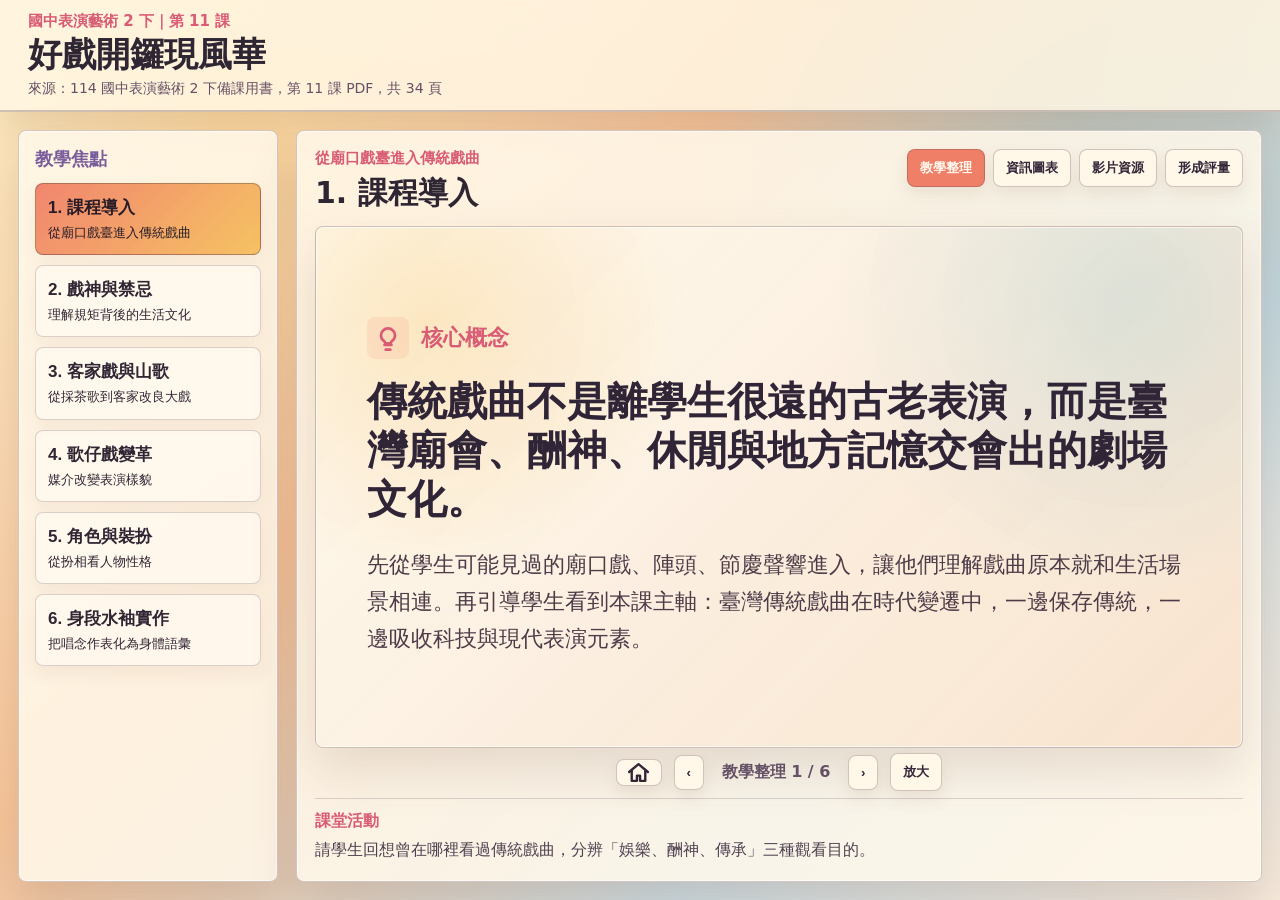
==== performing-arts-lesson-11-20260501/index.html @ 642181ab "Add performing arts lesson 11 dashboard" ====
<!doctype html>
<html lang="zh-Hant-TW">
<head>
  <meta charset="utf-8">
  <meta name="viewport" content="width=device-width, initial-scale=1">
  <title>第11課 好戲開鑼現風華｜教學駕駛艙</title>
  <link rel="stylesheet" href="./styles.css?v=20260501-github-safe-video">
</head>
<body>
  <header class="topbar">
    <div>
      <p class="kicker">國中表演藝術 2 下｜第 11 課</p>
      <h1>好戲開鑼現風華</h1>
      <p class="source">來源：114 國中表演藝術 2 下備課用書，第 11 課 PDF，共 34 頁</p>
    </div>
  </header>
  <main class="dashboard">
    <aside class="focus-rail" aria-label="教學焦點">
      <div class="rail-title">教學焦點</div>
      <div id="focusButtons" class="focus-buttons"></div>
    </aside>
    <section class="stage" aria-live="polite">
      <div class="stage-head">
        <div><p id="focusTag" class="kicker"></p><h2 id="focusTitle"></h2></div>
        <div class="view-tabs" role="tablist" aria-label="內容切換">
          <button data-view="brief" class="active">教學整理</button>
          <button data-view="info">資訊圖表</button>
          <button data-view="video">影片資源</button>
          <button data-view="quiz">形成評量</button>
        </div>
      </div>
      <div id="briefView" class="view active-view">
        <div class="brief-slide" id="briefSlide"></div>
        <div class="media-controls brief-controls"><button id="homeBrief" class="icon-button" aria-label="回首頁" title="回首頁"><svg viewBox="0 0 24 24" aria-hidden="true"><path d="M3 11.5 12 4l9 7.5"/><path d="M5.5 10.5V20h5v-5h3v5h5v-9.5"/></svg></button><button id="prevBrief" title="上一頁">‹</button><span id="briefCounter"></span><button id="nextBrief" title="下一頁">›</button><button id="openBrief">放大</button></div>
      </div>
      <div id="infoView" class="view">
        <div class="info-slide" id="infoSlide"></div>
        <div class="media-controls info-controls"><button id="openInfo">放大</button></div>
      </div>
      <div id="videoView" class="view video-view">
        <div class="video-board single-video-board">
          <article class="video-card youtube-card">
            <div class="video-mark">YouTube</div>
            <h3>本單元 YT 總覽</h3>
            <p>影片不放進 GitHub Pages，只以 YouTube 播放清單整合進駕駛艙，符合單檔與整站容量限制。</p>
            <a href="https://youtube.com/playlist?list=PLqcpPGQk7_f7oo7GoyX4OeMucQeoyXPJz&si=PwRLIERLJTwsZ_qn" target="_blank" rel="noopener noreferrer">開啟 YouTube 總覽</a>
          </article>
        </div>
      </div>
      <div id="quizView" class="view quiz-view">
        <div class="quiz-card"><div class="quiz-top"><span id="quizCount"></span></div><div id="quizSet" class="quiz-set"></div></div>
      </div>
      <div class="activity"><strong>課堂活動</strong><p id="activityText"></p></div>
    </section>
  </main>
  <dialog id="viewer"><div class="viewer-head"><strong id="viewerTitle">放大檢視</strong><div class="viewer-actions"><button id="viewerHome" class="icon-button" aria-label="回首頁" title="回首頁"><svg viewBox="0 0 24 24" aria-hidden="true"><path d="M3 11.5 12 4l9 7.5"/><path d="M5.5 10.5V20h5v-5h3v5h5v-9.5"/></svg></button><button id="viewerPrev" class="icon-button" aria-label="上一頁" title="上一頁"><svg viewBox="0 0 24 24" aria-hidden="true"><path d="M15 5 8 12l7 7"/><path d="M19 12H9"/></svg></button><button id="viewerNext" class="icon-button" aria-label="下一頁" title="下一頁"><svg viewBox="0 0 24 24" aria-hidden="true"><path d="M9 5l7 7-7 7"/><path d="M5 12h10"/></svg></button><button id="penToggle">手繪筆</button><button id="clearPen">清除</button><button id="closeViewer">關閉</button></div></div><div class="viewer-canvas-wrap"><img id="viewerImage" alt="放大內容"><div id="viewerBrief" class="viewer-brief"></div><canvas id="penCanvas"></canvas></div></dialog>
  <script>window.DASHBOARD_DATA = {"focuses": [{"id": "f1", "title": "課程導入", "tag": "從廟口戲臺進入傳統戲曲", "slides": [1, 2, 3, 4], "info": "01_單元地圖.jpg", "activity": "請學生回想曾在哪裡看過傳統戲曲，分辨「娛樂、酬神、傳承」三種觀看目的。"}, {"id": "f2", "title": "戲神與禁忌", "tag": "理解規矩背後的生活文化", "slides": [5, 6], "info": "02_戲曲禁忌.jpg", "activity": "小組選一項禁忌，推測它與演出安全、信仰或語言諧音的關係。"}, {"id": "f3", "title": "客家戲與山歌", "tag": "從採茶歌到客家改良大戲", "slides": [7, 8], "info": "03_客家戲路徑.jpg", "activity": "聽或念〈天公落水〉片段，比較山歌語感與現代流行曲的差異。"}, {"id": "f4", "title": "歌仔戲變革", "tag": "媒介改變表演樣貌", "slides": [9, 10, 11, 12, 13], "info": "04_歌仔戲時間線.jpg", "activity": "用時間線標出本地、野臺、內臺、胡撇仔、影視、劇場歌仔戲的差異。"}, {"id": "f5", "title": "角色與裝扮", "tag": "從扮相看人物性格", "slides": [14, 15, 16, 17, 18, 19, 20], "info": "05_角色裝扮.jpg", "activity": "觀察劇照中的妝容、服裝與姿態，判斷角色可能的行當與個性。"}, {"id": "f6", "title": "身段水袖實作", "tag": "把唱念作表化為身體語彙", "slides": [21, 22, 23, 24, 25, 26, 27, 28, 29, 30, 31, 32, 33, 34], "info": "06_身段水袖.jpg", "activity": "練習小生或小旦的手眼身步，再用四句聯設計一段 20 秒呈現。"}], "questions": {"f1": [["本課主要從哪一種生活場景引入臺灣傳統戲曲？", ["學校運動會", "廟會節慶與野臺戲", "美術館導覽", "電影院首映"], "B"], ["傳統戲曲在早期社會除了娛樂，也常具有什麼功能？", ["酬神與教化", "交通運輸", "商品交易", "科學實驗"], "A"], ["本課提到臺灣傳統戲曲受到哪些因素影響而有新面貌？", ["只受到書法影響", "只受到體育競賽影響", "科技與西方表演元素", "完全不曾改變"], "C"], ["下列何者是本課藝術詞彙？", ["印象派", "協奏曲", "版畫", "客家戲"], "D"], ["本課期待學生最後能體驗哪一類表演特色？", ["水袖與身段", "油畫調色", "陶土拉坯", "攝影沖洗"], "A"]], "f2": [["傳統戲班常信奉的戲神不包含下列哪一項？", ["田都元帥", "西秦王爺", "土地公作為戲曲唯一祖師", "唐玄宗相關信仰"], "C"], ["演出前祭拜祖師爺主要反映什麼？", ["要延後開演", "對戲神與演出平順的祈願", "只為裝飾舞臺", "讓觀眾買票"], "B"], ["禁食毛蟹的傳說與哪一位戲神有關？", ["田都元帥", "梵谷", "貝多芬", "孔子"], "A"], ["把禁忌放進課堂討論，最適合引導學生理解什麼？", ["只背誦年代", "完全否定傳統", "只比較票價", "文化脈絡與生活經驗"], "D"], ["「不可帶花上戲臺」的說法，課本提到與哪種語音或寓意聯想有關？", ["花太重搬不動", "閩南語「花」有混亂之意", "花一定會凋謝", "花只能放教室"], "B"]], "f3": [["客家山歌常與哪一種生活勞動經驗相關？", ["採茶或砍柴", "潛水捕魚", "開飛機", "操作電腦"], "A"], ["三腳採茶戲最初常見的角色組合是？", ["四小生", "全為淨角", "只有旁白", "一丑二旦"], "D"], ["收冬戲又常被稱為什麼？", ["默劇", "芭蕾舞劇", "平安戲", "交響詩"], "C"], ["〈天公落水〉屬於哪一類課堂材料？", ["歌仔戲臉譜", "客家山歌曲調", "京劇武打套路", "西洋歌劇詠嘆調"], "B"], ["近年客家戲創新常加入什麼元素？", ["新主題、多媒體燈光與跨劇種融合", "完全禁止新劇本", "只保留單一唱法", "只在教室朗讀"], "A"]], "f4": [["本地歌仔起源常與哪一地區相關？", ["澎湖海底", "蘭陽平原", "阿里山山頂", "淡水河口唯一碼頭"], "B"], ["野臺歌仔戲常出現於哪種場合？", ["民間廟會慶典", "百貨公司試吃", "足球聯賽", "科學展覽"], "A"], ["內臺歌仔戲為吸引觀眾，常使用什麼技術？", ["只有黑板粉筆", "完全無舞臺", "只播放廣播", "布景、機關、乾冰與特技"], "D"], ["胡撇仔戲形成特殊美學，與哪段歷史壓力有關？", ["文藝復興", "工業革命的英國煤礦", "日治皇民化運動", "太空競賽"], "C"], ["劇場歌仔戲強調哪一種發展方向？", ["取消所有唱腔", "在現代劇場中創新舞臺與劇本", "只保留錄音不演出", "不再面對觀眾"], "B"]], "f5": [["歌仔戲角色與裝扮主要用來幫助觀眾理解什麼？", ["天氣預報", "數學公式", "人物身分與性格", "座位號碼"], "C"], ["傳統戲曲中的妝容與服裝設計，通常會依什麼調整？", ["劇中角色需求", "觀眾身高", "教室大小", "餐點種類"], "A"], ["下列哪一項最接近小生角色的舞臺印象？", ["完全不需身段", "俊逸、文雅或英氣", "只負責搬道具", "只能戴面具不說話"], "B"], ["彩妝相較傳統油白油紅，常依角色有什麼變化？", ["只能用一種白色", "不得畫眉眼", "完全不打底", "色彩與線條較多樣"], "D"], ["觀察劇照判讀角色時，最可靠的線索組合是？", ["圖片檔名長短", "舞臺椅子數量", "妝容、服裝、姿態與唱念作表", "觀眾掌聲大小"], "C"]], "f6": [["戲曲身段是什麼？", ["單純日常走路", "只背臺詞", "只看布景", "經提煉與美化的肢體表演語彙"], "D"], ["歌仔戲身段常用哪組原則練習？", ["金、木、水、火、土作為唯一口訣", "手、眼、身、法、步", "加、減、乘、除", "春、夏、秋、冬"], "B"], ["水袖練習最能訓練學生哪一項？", ["肢體線條與情緒控制", "快速打字", "地圖判讀", "化學滴定"], "A"], ["四句聯在課堂實作中可用來訓練什麼？", ["體育測驗", "色彩混合", "口白節奏與創意表達", "攝影曝光"], "C"], ["身段練習回饋時，最應該描述的是？", ["誰聲音最大就最好", "只看服裝貴不貴", "只評分速度", "眼神、手勢、步伐與情緒是否一致"], "D"]]}, "slideCount": 34};</script>
  <script src="./script.js?v=20260501-github-safe-video"></script>
</body>
</html>
---- performing-arts-lesson-11-20260501/styles.css ----
:root {
  --paper: #fff6df;
  --paper-2: #f8dfbd;
  --ink: #2f2634;
  --soft-ink: #665066;
  --sunset: #f07f68;
  --gold: #f5bd55;
  --rose: #d95c75;
  --sky: #7eb9c8;
  --teal: #2f8f8b;
  --violet: #7a5d9b;
  --line: rgba(88, 54, 61, .28);
  --panel: rgba(255, 249, 235, .86);
  --panel-strong: rgba(255, 244, 219, .96);
}

* { box-sizing: border-box; }

body {
  margin: 0;
  min-height: 100vh;
  color: var(--ink);
  font-family: "Microsoft JhengHei", "Noto Sans TC", system-ui, sans-serif;
  letter-spacing: 0;
  background:
    radial-gradient(circle at 18% 14%, rgba(255, 215, 143, .55), transparent 28%),
    radial-gradient(circle at 85% 18%, rgba(126, 185, 200, .34), transparent 30%),
    linear-gradient(135deg, #fff2d0 0%, #f7c59a 38%, #cbdbe0 72%, #f6eadb 100%);
  overflow-x: hidden;
}

body::before {
  content: "";
  position: fixed;
  inset: 0;
  pointer-events: none;
  opacity: .34;
  background-image:
    linear-gradient(110deg, rgba(255,255,255,.32) 0 2px, transparent 2px 18px),
    linear-gradient(18deg, rgba(112,73,83,.12) 0 1px, transparent 1px 14px);
  mix-blend-mode: multiply;
}

.topbar {
  height: 112px;
  display: flex;
  align-items: center;
  justify-content: space-between;
  padding: 18px 28px;
  border-bottom: 2px solid rgba(74, 45, 58, .26);
  background: rgba(255, 247, 229, .82);
  backdrop-filter: blur(14px);
  box-shadow: 0 14px 38px rgba(95, 56, 46, .14);
}

.kicker {
  margin: 0 0 5px;
  color: var(--rose);
  font-size: 15px;
  font-weight: 800;
}

.topbar h1 {
  margin: 0;
  font-size: 34px;
  line-height: 1.1;
  color: #2f2634;
}

.source {
  margin: 6px 0 0;
  color: var(--soft-ink);
  font-size: 14px;
}

.quick-stats {
  display: flex;
  gap: 10px;
  flex-wrap: wrap;
  justify-content: flex-end;
}

.quick-stats span {
  border: 1px solid rgba(111, 73, 83, .22);
  padding: 9px 12px;
  border-radius: 8px;
  background: rgba(255, 255, 255, .58);
  color: #4d3c48;
  font-weight: 800;
  box-shadow: 0 8px 20px rgba(164, 94, 77, .13);
}

.dashboard {
  position: relative;
  display: grid;
  grid-template-columns: 260px minmax(0, 1fr);
  gap: 18px;
  padding: 18px;
  height: calc(100vh - 112px);
  min-height: 680px;
}

.focus-rail,
.stage {
  background: var(--panel);
  border: 1px solid rgba(86, 56, 66, .24);
  border-radius: 8px;
  box-shadow: 0 20px 46px rgba(117, 73, 62, .18), inset 0 0 0 1px rgba(255,255,255,.66);
}

.focus-rail {
  padding: 16px;
  overflow: auto;
}

.rail-title {
  font-size: 18px;
  font-weight: 900;
  margin-bottom: 12px;
  color: var(--violet);
}

.focus-buttons {
  display: grid;
  gap: 10px;
}

.focus-buttons button {
  width: 100%;
  text-align: left;
  border: 1px solid rgba(93, 65, 80, .22);
  background: rgba(255, 250, 240, .74);
  color: var(--ink);
  border-radius: 8px;
  padding: 12px;
  cursor: pointer;
  box-shadow: 0 8px 18px rgba(122, 78, 61, .08);
}

.focus-buttons button.active {
  background: linear-gradient(135deg, rgba(240,127,104,.95), rgba(245,189,85,.9));
  color: #281d27;
  border-color: rgba(73, 45, 58, .38);
}

.focus-buttons b {
  display: block;
  font-size: 17px;
}

.focus-buttons span {
  display: block;
  margin-top: 5px;
  font-size: 13px;
  line-height: 1.4;
}

.stage {
  padding: 18px;
  display: flex;
  flex-direction: column;
  min-width: 0;
  overflow: hidden;
}

.stage-head {
  display: flex;
  justify-content: space-between;
  gap: 14px;
  align-items: flex-start;
  margin-bottom: 12px;
}

.stage h2 {
  margin: 0;
  font-size: 30px;
}

.view-tabs {
  display: flex;
  gap: 8px;
  flex-wrap: wrap;
}

.view-tabs button,
.media-controls button,
.quiz-nav button,
#toggleAnswers,
.tool-panel button,
.viewer-head button {
  border: 1px solid rgba(90, 56, 69, .28);
  background: #fff8e9;
  color: #342639;
  border-radius: 8px;
  padding: 9px 12px;
  font-weight: 900;
  cursor: pointer;
  box-shadow: 0 8px 16px rgba(119, 75, 62, .10);
}

.view-tabs button.active {
  background: var(--sunset);
  color: #fffaf0;
}

.view {
  display: none;
  min-height: 0;
}

.active-view { display: block; }

.brief-slide {
  min-height: min(58vh, 560px);
  aspect-ratio: 16 / 9;
  width: 100%;
  max-height: 590px;
  display: flex;
  align-items: stretch;
}

.info-slide {
  min-height: min(58vh, 560px);
  aspect-ratio: 16 / 9;
  width: 100%;
  max-height: 590px;
  display: flex;
  align-items: stretch;
}

.brief-ppt {
  width: 100%;
  min-height: 100%;
  padding: clamp(28px, 4vw, 54px);
  border: 1px solid rgba(86, 56, 66, .26);
  border-radius: 8px;
  background:
    radial-gradient(circle at 12% 18%, rgba(245, 189, 85, .28), transparent 28%),
    radial-gradient(circle at 88% 14%, rgba(126, 185, 200, .24), transparent 32%),
    linear-gradient(135deg, rgba(255, 250, 240, .96), rgba(247, 225, 203, .9));
  box-shadow: 0 22px 50px rgba(117, 73, 62, .16), inset 0 0 0 1px rgba(255,255,255,.65);
  display: flex;
  flex-direction: column;
  justify-content: center;
  overflow: hidden;
}

.info-ppt {
  width: 100%;
  min-height: 100%;
  padding: clamp(28px, 4vw, 54px);
  border: 1px solid rgba(86, 56, 66, .26);
  border-radius: 8px;
  background:
    radial-gradient(circle at 18% 16%, rgba(126, 185, 200, .30), transparent 30%),
    radial-gradient(circle at 80% 72%, rgba(245, 189, 85, .30), transparent 32%),
    linear-gradient(135deg, rgba(255, 250, 240, .96), rgba(228, 239, 238, .9));
  box-shadow: 0 22px 50px rgba(82, 102, 107, .15), inset 0 0 0 1px rgba(255,255,255,.65);
  display: flex;
  flex-direction: column;
  justify-content: center;
  overflow: hidden;
}

.info-radar {
  justify-content: space-between;
}

.radar-wrap {
  position: relative;
  min-height: 330px;
  display: grid;
  place-items: center;
  margin: 8px 0 18px;
}

.radar-wrap::before,
.radar-wrap::after {
  content: "";
  position: absolute;
  border-radius: 50%;
  border: 2px dashed rgba(64, 118, 132, .28);
}

.radar-wrap::before {
  width: 82%;
  aspect-ratio: 1;
}

.radar-wrap::after {
  width: 54%;
  aspect-ratio: 1;
  background: rgba(255,255,255,.18);
}

.radar-core {
  position: relative;
  z-index: 2;
  width: min(34%, 330px);
  aspect-ratio: 1;
  border-radius: 50%;
  background: linear-gradient(135deg, rgba(240,127,104,.92), rgba(126,185,200,.92));
  color: #fffaf0;
  box-shadow: 0 22px 48px rgba(85, 68, 80, .22);
  display: grid;
  place-items: center;
  text-align: center;
  padding: 28px;
}

.radar-core small {
  font-size: clamp(15px, 1.2vw, 19px);
  line-height: 1.45;
  opacity: .9;
}

.radar-core strong {
  font-size: clamp(30px, 3vw, 48px);
  line-height: 1.1;
}

.radar-keywords span {
  position: absolute;
  left: 50%;
  top: 50%;
  z-index: 3;
  width: min(22%, 220px);
  min-height: 66px;
  padding: 12px 16px;
  border-radius: 8px;
  background: rgba(255,255,255,.76);
  border: 1px solid rgba(67, 122, 139, .22);
  color: #365368;
  box-shadow: 0 12px 26px rgba(77, 62, 70, .12);
  font-size: clamp(18px, 1.55vw, 25px);
  font-weight: 900;
  text-align: center;
  display: grid;
  place-items: center;
  transform:
    translate(-50%, -50%)
    rotate(calc(var(--i) * 60deg))
    translateY(-168px)
    rotate(calc(var(--i) * -60deg));
}

.info-caption {
  border-left: 8px solid rgba(240,127,104,.72);
  padding-left: 18px;
}

.info-flow {
  justify-content: center;
}

.flow-lane {
  display: grid;
  grid-template-columns: repeat(3, minmax(0, 1fr));
  gap: 18px;
  align-items: stretch;
}

.flow-lane section {
  position: relative;
  min-height: 310px;
  padding: 24px;
  border-radius: 8px;
  background: rgba(255,255,255,.55);
  border: 1px solid rgba(67, 122, 139, .2);
  box-shadow: 0 14px 28px rgba(77, 62, 70, .10);
}

.flow-lane section + section::before {
  content: "→";
  position: absolute;
  left: -24px;
  top: 50%;
  transform: translateY(-50%);
  color: var(--rose);
  font-size: 34px;
  font-weight: 900;
}

.flow-lane b,
.compare-board span {
  display: inline-block;
  margin-bottom: 16px;
  color: var(--rose);
  font-size: clamp(22px, 2vw, 32px);
}

.flow-lane p {
  font-size: clamp(18px, 1.45vw, 24px);
}

.compare-board {
  display: grid;
  grid-template-columns: .9fr 1.1fr;
  gap: 22px;
}

.compare-board section {
  min-height: 340px;
  padding: 28px;
  border-radius: 8px;
  background:
    linear-gradient(180deg, rgba(255,255,255,.66), rgba(255,255,255,.38)),
    repeating-linear-gradient(0deg, transparent, transparent 34px, rgba(67,122,139,.08) 35px);
  border: 1px solid rgba(67, 122, 139, .2);
}

.compare-board p,
.compare-board ol {
  font-size: clamp(21px, 1.85vw, 30px);
}

.info-ppt.two-col {
  display: grid;
  grid-template-columns: 1fr 1fr;
  gap: 26px;
}

.info-ppt section {
  min-width: 0;
  padding: 24px;
  border-radius: 8px;
  background: rgba(255,255,255,.42);
  border: 1px solid rgba(67, 122, 139, .18);
}

.info-ppt h3 {
  margin: 0 0 24px;
  color: #302537;
  font-size: clamp(34px, 3.3vw, 52px);
  line-height: 1.2;
}

.info-ppt p,
.info-ppt ol {
  margin: 0;
  color: #4d3c48;
  font-size: clamp(20px, 1.65vw, 28px);
  line-height: 1.7;
}

.info-map {
  display: flex;
  flex-wrap: wrap;
  gap: 14px;
  margin: 8px 0 28px;
}

.info-map span {
  padding: 12px 16px;
  border-radius: 8px;
  background: rgba(255,255,255,.68);
  border: 1px solid rgba(47, 143, 139, .24);
  color: #2f5871;
  font-size: clamp(20px, 1.7vw, 28px);
  font-weight: 900;
}

.brief-ppt.two-col {
  display: grid;
  grid-template-columns: 1fr 1fr;
  gap: 26px;
  align-items: stretch;
}

.brief-ppt section {
  min-width: 0;
  padding: 24px;
  border-radius: 8px;
  background: rgba(255, 255, 255, .42);
  border: 1px solid rgba(90, 56, 69, .16);
}

.brief-heading {
  display: flex;
  align-items: center;
  gap: 12px;
  color: var(--rose);
  font-size: 22px;
  font-weight: 900;
  margin-bottom: 18px;
}

.brief-icon {
  width: 42px;
  height: 42px;
  padding: 7px;
  border-radius: 8px;
  background: rgba(240, 127, 104, .13);
  fill: none;
  stroke: currentColor;
  stroke-width: 2.3;
  stroke-linecap: round;
  stroke-linejoin: round;
  flex: 0 0 auto;
}

.brief-ppt h3 {
  margin: 0 0 22px;
  color: #302537;
  font-size: clamp(30px, 3.1vw, 48px);
  line-height: 1.24;
}

.brief-ppt p {
  margin: 0;
  color: #4d3c48;
  font-size: clamp(20px, 1.7vw, 28px);
  line-height: 1.7;
}

.brief-ppt ul,
.brief-ppt ol {
  margin: 0;
  padding-left: 1.25em;
  color: #463848;
  font-size: clamp(20px, 1.55vw, 26px);
  line-height: 1.65;
}

.brief-ppt li + li {
  margin-top: 8px;
}

.brief-controls {
  height: 56px;
}

.brief-controls .icon-button {
  width: 46px;
  min-width: 46px;
  padding: 0;
  display: inline-grid;
  place-items: center;
}

.brief-controls .icon-button svg {
  width: 25px;
  height: 25px;
  fill: none;
  stroke: currentColor;
  stroke-width: 2.3;
  stroke-linecap: round;
  stroke-linejoin: round;
}

.keyword-cloud {
  display: grid;
  grid-template-columns: repeat(3, minmax(0, 1fr));
  gap: 16px;
}

.keyword-cloud span {
  min-height: 84px;
  padding: 14px 16px;
  border-radius: 8px;
  background: rgba(255, 255, 255, .55);
  border: 1px solid rgba(90, 56, 69, .18);
  color: #49313f;
  font-size: clamp(22px, 2vw, 32px);
  font-weight: 900;
  display: grid;
  place-items: center;
  text-align: center;
}

.viewer-brief {
  width: min(94%, 1420px);
  aspect-ratio: 16 / 9;
}

.viewer-brief .brief-ppt {
  min-height: 100%;
}

.viewer-brief .brief-ppt.enlarged {
  padding: clamp(42px, 5vw, 74px);
}

.viewer-brief .brief-ppt.enlarged h3 {
  font-size: clamp(42px, 4.4vw, 68px);
}

.viewer-brief .brief-ppt.enlarged p,
.viewer-brief .brief-ppt.enlarged ul,
.viewer-brief .brief-ppt.enlarged ol,
.viewer-brief .info-ppt.enlarged p,
.viewer-brief .info-ppt.enlarged ol {
  font-size: clamp(26px, 2.4vw, 38px);
}

.viewer-brief .info-ppt.enlarged h3 {
  font-size: clamp(44px, 4.4vw, 70px);
}

.viewer-brief .brief-heading {
  font-size: clamp(26px, 2.3vw, 36px);
}

.viewer-brief .brief-icon {
  width: 58px;
  height: 58px;
}

.hidden-canvas {
  display: none;
}

.brief-grid {
  display: grid;
  grid-template-columns: minmax(0, 1.35fr) minmax(220px, .85fr);
  gap: 14px;
  max-height: min(62vh, 620px);
  overflow: auto;
  padding-right: 4px;
}

.brief-card {
  background: rgba(255, 250, 240, .76);
  border: 1px solid rgba(90, 56, 69, .18);
  border-radius: 8px;
  padding: 16px 18px;
  box-shadow: 0 12px 26px rgba(117, 73, 62, .09);
}

.brief-card span {
  display: inline-block;
  margin-bottom: 8px;
  color: var(--rose);
  font-weight: 900;
  font-size: 15px;
}

.brief-card h3 {
  margin: 0 0 12px;
  color: #302537;
  font-size: 27px;
  line-height: 1.35;
}

.brief-card p {
  margin: 0;
  color: #4f4150;
  font-size: 18px;
  line-height: 1.75;
}

.brief-card ul,
.brief-card ol {
  margin: 0;
  padding-left: 1.25em;
  color: #463848;
  font-size: 17px;
  line-height: 1.7;
}

.brief-card li + li {
  margin-top: 4px;
}

.lead-card {
  grid-row: span 2;
}

.wide-card {
  grid-column: 1 / -1;
}

.media-frame {
  height: min(58vh, 560px);
  min-height: 380px;
  background:
    linear-gradient(135deg, rgba(255,249,235,.95), rgba(242,217,194,.78)),
    repeating-linear-gradient(105deg, rgba(122, 92, 101, .08) 0 2px, transparent 2px 15px);
  border: 1px solid rgba(86, 56, 66, .28);
  border-radius: 8px;
  display: flex;
  align-items: center;
  justify-content: center;
  overflow: hidden;
}

.media-frame img {
  max-width: 100%;
  max-height: 100%;
  display: block;
}

.media-controls {
  height: 48px;
  display: flex;
  align-items: center;
  justify-content: center;
  gap: 12px;
}

.media-controls span {
  min-width: 120px;
  text-align: center;
  color: var(--soft-ink);
  font-weight: 800;
}

.activity {
  margin-top: auto;
  border-top: 1px solid rgba(90, 56, 69, .2);
  padding-top: 12px;
}

.activity strong {
  color: var(--rose);
}

.activity p {
  margin: 6px 0 0;
  line-height: 1.55;
  color: #4f4150;
}

.video-view {
  min-height: 520px;
}

.video-board {
  height: min(62vh, 620px);
  min-height: 500px;
  display: grid;
  grid-template-columns: repeat(2, minmax(0, 1fr));
  gap: 22px;
}

.single-video-board {
  grid-template-columns: minmax(0, 760px);
  justify-content: center;
}

.video-card {
  position: relative;
  overflow: hidden;
  border-radius: 8px;
  border: 1px solid rgba(86, 56, 66, .24);
  padding: clamp(28px, 4vw, 52px);
  display: flex;
  flex-direction: column;
  justify-content: flex-end;
  background:
    radial-gradient(circle at 18% 16%, rgba(255,255,255,.42), transparent 28%),
    linear-gradient(135deg, rgba(255,250,240,.94), rgba(236,221,205,.86));
  box-shadow: 0 20px 46px rgba(117, 73, 62, .15);
}

.video-card::before {
  content: "";
  position: absolute;
  inset: 0;
  background:
    linear-gradient(120deg, transparent 0 56%, rgba(255,255,255,.28) 56% 58%, transparent 58%),
    repeating-linear-gradient(90deg, rgba(72, 90, 102, .08) 0 2px, transparent 2px 22px);
  pointer-events: none;
}

.drive-card {
  background:
    radial-gradient(circle at 20% 18%, rgba(126,185,200,.42), transparent 34%),
    linear-gradient(135deg, rgba(255,250,240,.96), rgba(224,239,237,.86));
}

.youtube-card {
  background:
    radial-gradient(circle at 24% 18%, rgba(240,127,104,.34), transparent 34%),
    linear-gradient(135deg, rgba(255,250,240,.96), rgba(248,222,207,.88));
}

.video-mark {
  position: relative;
  z-index: 1;
  width: fit-content;
  margin-bottom: auto;
  padding: 10px 14px;
  border-radius: 8px;
  background: rgba(255,255,255,.62);
  color: var(--rose);
  font-weight: 900;
  letter-spacing: .04em;
}

.video-card h3,
.video-card p,
.video-card a {
  position: relative;
  z-index: 1;
}

.video-card h3 {
  margin: 34px 0 14px;
  color: #302537;
  font-size: clamp(34px, 3.2vw, 54px);
  line-height: 1.15;
}

.video-card p {
  margin: 0 0 24px;
  color: #4d3c48;
  font-size: clamp(20px, 1.55vw, 27px);
  line-height: 1.65;
}

.video-card a {
  width: fit-content;
  border-radius: 8px;
  padding: 14px 20px;
  background: #4d6f83;
  color: #fffaf0;
  text-decoration: none;
  font-size: 19px;
  font-weight: 900;
  box-shadow: 0 12px 24px rgba(54, 83, 104, .18);
}

.video-card a:hover {
  transform: translateY(-1px);
  background: #3f5f72;
}

.tool-panel {
  padding: 16px;
  overflow: auto;
  display: grid;
  align-content: start;
  gap: 14px;
}

.tool-panel section {
  border-bottom: 1px solid rgba(90, 56, 69, .18);
  padding-bottom: 14px;
}

.tool-panel h2 {
  font-size: 18px;
  margin: 0 0 10px;
  color: var(--teal);
}

.tool-panel a {
  display: block;
  color: #2f5871;
  text-decoration: none;
  border: 1px solid rgba(67, 122, 139, .28);
  border-radius: 8px;
  padding: 9px;
  margin-top: 8px;
  background: rgba(255,255,255,.55);
}

.inline {
  display: flex;
  gap: 8px;
  align-items: center;
}

.inline input {
  width: 70px;
  padding: 7px;
  border-radius: 6px;
  border: 1px solid rgba(90, 56, 69, .28);
}

#seatResult {
  display: block;
  margin-top: 10px;
  font-size: 36px;
  font-weight: 900;
  color: var(--rose);
}

.timer-presets,
.timer-actions {
  display: flex;
  gap: 7px;
  flex-wrap: wrap;
}

#timerDisplay {
  font-size: 42px;
  font-weight: 900;
  text-align: center;
  margin: 10px 0;
  color: var(--violet);
}

.quiz-view { height: calc(100% - 70px); overflow: auto; }

.quiz-card {
  min-height: 390px;
  background: rgba(255, 250, 240, .75);
  border: 1px solid rgba(86, 56, 66, .24);
  border-radius: 8px;
  padding: 20px;
  display: flex;
  flex-direction: column;
}

.quiz-set {
  display: grid;
  grid-template-columns: repeat(auto-fit, minmax(360px, 1fr));
  gap: 14px;
}

.quiz-item {
  position: relative;
  min-height: 285px;
  perspective: 1400px;
}

.quiz-face {
  padding: 14px;
  border-radius: 8px;
  background: rgba(255,255,255,.48);
  border: 1px solid rgba(90, 56, 69, .14);
  backface-visibility: hidden;
  transition: transform .48s ease;
}

.question-card .quiz-face {
  min-height: 285px;
  display: flex;
  flex-direction: column;
}

.quiz-card-index {
  width: fit-content;
  margin-bottom: 10px;
  padding: 7px 10px;
  border-radius: 8px;
  background: rgba(240, 127, 104, .13);
  color: var(--rose);
  font-size: 16px;
  font-weight: 900;
}

.flip-card .quiz-front {
  min-height: 285px;
}

.flip-card .quiz-back {
  position: absolute;
  inset: 0;
  min-height: 285px;
  display: grid;
  place-items: center;
  text-align: center;
  background: linear-gradient(135deg, rgba(126,185,200,.88), rgba(245,189,85,.78));
  transform: rotateY(180deg);
}

.answer-card {
  grid-column: 1 / -1;
}

.answer-card .quiz-front {
  display: flex;
  flex-direction: column;
  justify-content: center;
}

.answer-card .quiz-front p {
  color: #4d3c48;
  font-size: clamp(20px, 1.65vw, 28px);
  line-height: 1.6;
  margin: 0;
}

.answer-card .quiz-back {
  align-content: center;
  gap: 16px;
  padding: 24px;
}

.flip-card.flipped .quiz-front {
  transform: rotateY(180deg);
}

.flip-card.flipped .quiz-back {
  transform: rotateY(0deg);
}

.quiz-back span {
  color: #4b3846;
  font-size: 20px;
  font-weight: 900;
}

.quiz-back strong {
  color: #302537;
  font-size: clamp(44px, 5vw, 76px);
  line-height: 1;
}

.quiz-back p {
  margin: 0;
  color: #2d2934;
  font-size: clamp(23px, 2.1vw, 34px);
  font-weight: 900;
}

.answer-list {
  width: min(100%, 920px);
  margin: 0;
  padding: 0;
  display: grid;
  grid-template-columns: repeat(5, minmax(0, 1fr));
  gap: 12px;
  list-style: none;
}

.answer-list li {
  min-height: 118px;
  padding: 14px;
  border-radius: 8px;
  background: rgba(255,255,255,.58);
  border: 1px solid rgba(42, 105, 119, .18);
  display: grid;
  place-items: center;
  gap: 8px;
}

.answer-list b {
  color: #302537;
  font-size: clamp(24px, 2.4vw, 38px);
  line-height: 1;
}

.answer-list span {
  color: #3b3440;
  font-size: clamp(16px, 1.4vw, 22px);
  line-height: 1.35;
}

.reveal-answer {
  margin-top: 14px;
  width: 100%;
  border: 0;
  border-radius: 8px;
  padding: 12px 16px;
  background: #4d6f83;
  color: #fffaf0;
  font-size: 18px;
  font-weight: 900;
  cursor: pointer;
}

.answer-key {
  padding: 16px 18px;
  border-radius: 8px;
  background: linear-gradient(135deg, rgba(126,185,200,.72), rgba(245,189,85,.62));
  border: 1px solid rgba(42, 105, 119, .25);
}

.answer-key h3 {
  margin-top: 0;
}

.answer-key p {
  margin: 0;
  font-size: 22px;
  font-weight: 900;
}

.quiz-top,
.quiz-nav {
  display: flex;
  justify-content: space-between;
  align-items: center;
  gap: 12px;
}

.quiz-card h3 {
  font-size: 25px;
  line-height: 1.45;
  margin: 20px 0;
}

.choices {
  display: grid;
  grid-template-columns: 1fr 1fr;
  gap: 12px;
}

.choice {
  border: 1px solid rgba(90, 56, 69, .18);
  background: rgba(255,255,255,.56);
  padding: 13px;
  border-radius: 8px;
  line-height: 1.45;
}

.choice.answer {
  background: linear-gradient(135deg, rgba(126,185,200,.82), rgba(245,189,85,.78));
  color: #2b2632;
  border-color: rgba(42, 105, 119, .36);
  font-weight: 900;
}

dialog#viewer {
  width: min(98vw, 1680px);
  height: min(96vh, 980px);
  border: 1px solid rgba(86, 56, 66, .34);
  border-radius: 8px;
  background: #fff7e7;
  color: var(--ink);
  padding: 0;
}

dialog::backdrop { background: rgba(45, 37, 47, .64); }

.viewer-head {
  min-height: 76px;
  display: flex;
  justify-content: space-between;
  align-items: center;
  gap: 18px;
  padding: 10px 14px;
  border-bottom: 1px solid rgba(86, 56, 66, .24);
  background: rgba(255, 249, 235, .92);
}

.viewer-head strong {
  font-size: 24px;
  line-height: 1.25;
}

.viewer-actions {
  display: flex;
  align-items: center;
  justify-content: flex-end;
  gap: 10px;
  flex-wrap: wrap;
}

.viewer-head button {
  min-height: 48px;
  padding: 11px 16px;
  font-size: 18px;
}

.viewer-head .icon-button {
  width: 54px;
  min-width: 54px;
  padding: 0;
  display: inline-grid;
  place-items: center;
}

.icon-button svg {
  width: 30px;
  height: 30px;
  fill: none;
  stroke: currentColor;
  stroke-width: 2.6;
  stroke-linecap: round;
  stroke-linejoin: round;
}

.icon-button:disabled {
  opacity: .42;
  cursor: not-allowed;
}

.viewer-canvas-wrap {
  position: relative;
  height: calc(100% - 76px);
  display: flex;
  align-items: center;
  justify-content: center;
  overflow: hidden;
  background: #f4dfc8;
}

.viewer-canvas-wrap img {
  max-width: 100%;
  max-height: 100%;
  display: block;
  object-fit: contain;
}

.viewer-canvas-wrap img[hidden],
.viewer-brief[hidden] {
  display: none !important;
}

.viewer-canvas-wrap canvas {
  position: absolute;
  inset: 0;
  width: 100%;
  height: 100%;
  touch-action: none;
  pointer-events: none;
}

.viewer-canvas-wrap canvas.enabled {
  pointer-events: auto;
  cursor: crosshair;
}

@media (max-width: 1100px) {
  .dashboard {
    grid-template-columns: 210px 1fr;
    height: auto;
    min-height: 0;
  }
  .media-frame { height: 52vh; }
  .brief-ppt.two-col {
    grid-template-columns: 1fr;
  }
  .info-ppt.two-col {
    grid-template-columns: 1fr;
  }
  .video-board {
    grid-template-columns: 1fr;
    height: auto;
  }
  .answer-list {
    grid-template-columns: repeat(2, minmax(0, 1fr));
  }
  .flow-lane,
  .compare-board {
    grid-template-columns: 1fr;
  }
  .flow-lane section + section::before {
    content: "↓";
    left: 50%;
    top: -24px;
    transform: translateX(-50%);
  }
  .radar-keywords span {
    position: static;
    transform: none;
    width: auto;
  }
  .radar-keywords {
    position: relative;
    z-index: 3;
    display: grid;
    grid-template-columns: repeat(2, minmax(0, 1fr));
    gap: 12px;
    width: 100%;
    margin-top: 18px;
  }
  .radar-wrap {
    display: block;
  }
  .radar-wrap::before,
  .radar-wrap::after {
    display: none;
  }
  .radar-core {
    width: min(100%, 420px);
    aspect-ratio: auto;
    border-radius: 8px;
    margin: 0 auto;
  }
  .brief-slide {
    aspect-ratio: auto;
    max-height: none;
  }
  .info-slide {
    aspect-ratio: auto;
    max-height: none;
  }
  .brief-grid {
    grid-template-columns: 1fr;
    max-height: none;
  }
  .lead-card,
  .wide-card {
    grid-column: auto;
    grid-row: auto;
  }
}

@media (max-width: 760px) {
  .topbar {
    height: auto;
    align-items: flex-start;
    gap: 12px;
    flex-direction: column;
  }
  .dashboard {
    grid-template-columns: 1fr;
    padding: 12px;
    height: auto;
  }
  .stage-head { flex-direction: column; }
  .focus-rail { max-height: none; }
  .choices { grid-template-columns: 1fr; }
  .quiz-set {
    grid-template-columns: 1fr;
  }
  .answer-list {
    grid-template-columns: 1fr;
  }
  .media-frame {
    height: 360px;
    min-height: 300px;
  }
  .topbar h1 { font-size: 28px; }
}
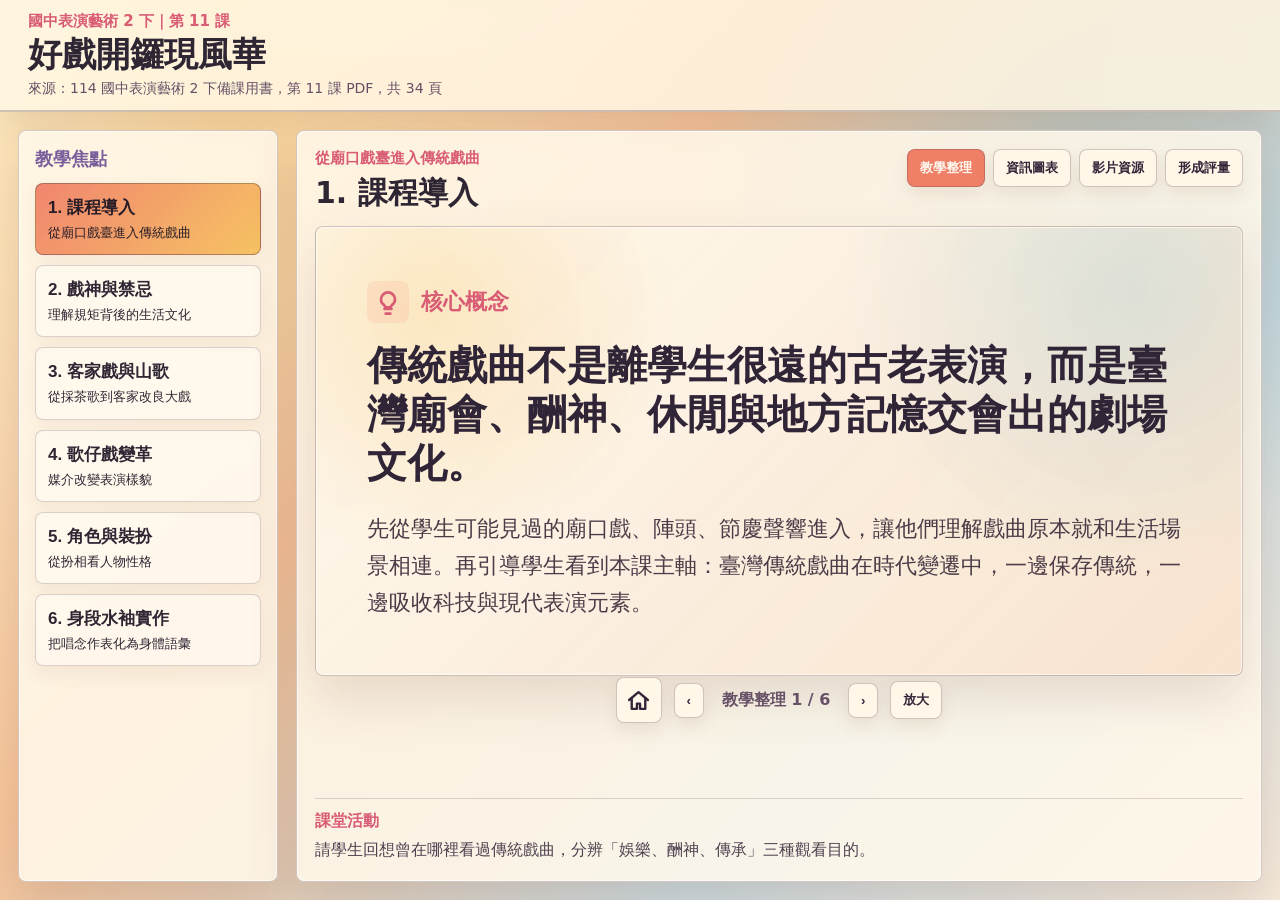
==== commit cf9383fb: "Fix lesson 11 slide controls" ====
--- a/performing-arts-lesson-11-20260501/index.html
+++ b/performing-arts-lesson-11-20260501/index.html
@@ -4,7 +4,7 @@
   <meta charset="utf-8">
   <meta name="viewport" content="width=device-width, initial-scale=1">
   <title>第11課 好戲開鑼現風華｜教學駕駛艙</title>
-  <link rel="stylesheet" href="./styles.css?v=20260501-github-safe-video">
+  <link rel="stylesheet" href="./styles.css?v=20260501-slide-controls">
 </head>
 <body>
   <header class="topbar">
@@ -55,7 +55,7 @@
   </main>
   <dialog id="viewer"><div class="viewer-head"><strong id="viewerTitle">放大檢視</strong><div class="viewer-actions"><button id="viewerHome" class="icon-button" aria-label="回首頁" title="回首頁"><svg viewBox="0 0 24 24" aria-hidden="true"><path d="M3 11.5 12 4l9 7.5"/><path d="M5.5 10.5V20h5v-5h3v5h5v-9.5"/></svg></button><button id="viewerPrev" class="icon-button" aria-label="上一頁" title="上一頁"><svg viewBox="0 0 24 24" aria-hidden="true"><path d="M15 5 8 12l7 7"/><path d="M19 12H9"/></svg></button><button id="viewerNext" class="icon-button" aria-label="下一頁" title="下一頁"><svg viewBox="0 0 24 24" aria-hidden="true"><path d="M9 5l7 7-7 7"/><path d="M5 12h10"/></svg></button><button id="penToggle">手繪筆</button><button id="clearPen">清除</button><button id="closeViewer">關閉</button></div></div><div class="viewer-canvas-wrap"><img id="viewerImage" alt="放大內容"><div id="viewerBrief" class="viewer-brief"></div><canvas id="penCanvas"></canvas></div></dialog>
   <script>window.DASHBOARD_DATA = {"focuses": [{"id": "f1", "title": "課程導入", "tag": "從廟口戲臺進入傳統戲曲", "slides": [1, 2, 3, 4], "info": "01_單元地圖.jpg", "activity": "請學生回想曾在哪裡看過傳統戲曲，分辨「娛樂、酬神、傳承」三種觀看目的。"}, {"id": "f2", "title": "戲神與禁忌", "tag": "理解規矩背後的生活文化", "slides": [5, 6], "info": "02_戲曲禁忌.jpg", "activity": "小組選一項禁忌，推測它與演出安全、信仰或語言諧音的關係。"}, {"id": "f3", "title": "客家戲與山歌", "tag": "從採茶歌到客家改良大戲", "slides": [7, 8], "info": "03_客家戲路徑.jpg", "activity": "聽或念〈天公落水〉片段，比較山歌語感與現代流行曲的差異。"}, {"id": "f4", "title": "歌仔戲變革", "tag": "媒介改變表演樣貌", "slides": [9, 10, 11, 12, 13], "info": "04_歌仔戲時間線.jpg", "activity": "用時間線標出本地、野臺、內臺、胡撇仔、影視、劇場歌仔戲的差異。"}, {"id": "f5", "title": "角色與裝扮", "tag": "從扮相看人物性格", "slides": [14, 15, 16, 17, 18, 19, 20], "info": "05_角色裝扮.jpg", "activity": "觀察劇照中的妝容、服裝與姿態，判斷角色可能的行當與個性。"}, {"id": "f6", "title": "身段水袖實作", "tag": "把唱念作表化為身體語彙", "slides": [21, 22, 23, 24, 25, 26, 27, 28, 29, 30, 31, 32, 33, 34], "info": "06_身段水袖.jpg", "activity": "練習小生或小旦的手眼身步，再用四句聯設計一段 20 秒呈現。"}], "questions": {"f1": [["本課主要從哪一種生活場景引入臺灣傳統戲曲？", ["學校運動會", "廟會節慶與野臺戲", "美術館導覽", "電影院首映"], "B"], ["傳統戲曲在早期社會除了娛樂，也常具有什麼功能？", ["酬神與教化", "交通運輸", "商品交易", "科學實驗"], "A"], ["本課提到臺灣傳統戲曲受到哪些因素影響而有新面貌？", ["只受到書法影響", "只受到體育競賽影響", "科技與西方表演元素", "完全不曾改變"], "C"], ["下列何者是本課藝術詞彙？", ["印象派", "協奏曲", "版畫", "客家戲"], "D"], ["本課期待學生最後能體驗哪一類表演特色？", ["水袖與身段", "油畫調色", "陶土拉坯", "攝影沖洗"], "A"]], "f2": [["傳統戲班常信奉的戲神不包含下列哪一項？", ["田都元帥", "西秦王爺", "土地公作為戲曲唯一祖師", "唐玄宗相關信仰"], "C"], ["演出前祭拜祖師爺主要反映什麼？", ["要延後開演", "對戲神與演出平順的祈願", "只為裝飾舞臺", "讓觀眾買票"], "B"], ["禁食毛蟹的傳說與哪一位戲神有關？", ["田都元帥", "梵谷", "貝多芬", "孔子"], "A"], ["把禁忌放進課堂討論，最適合引導學生理解什麼？", ["只背誦年代", "完全否定傳統", "只比較票價", "文化脈絡與生活經驗"], "D"], ["「不可帶花上戲臺」的說法，課本提到與哪種語音或寓意聯想有關？", ["花太重搬不動", "閩南語「花」有混亂之意", "花一定會凋謝", "花只能放教室"], "B"]], "f3": [["客家山歌常與哪一種生活勞動經驗相關？", ["採茶或砍柴", "潛水捕魚", "開飛機", "操作電腦"], "A"], ["三腳採茶戲最初常見的角色組合是？", ["四小生", "全為淨角", "只有旁白", "一丑二旦"], "D"], ["收冬戲又常被稱為什麼？", ["默劇", "芭蕾舞劇", "平安戲", "交響詩"], "C"], ["〈天公落水〉屬於哪一類課堂材料？", ["歌仔戲臉譜", "客家山歌曲調", "京劇武打套路", "西洋歌劇詠嘆調"], "B"], ["近年客家戲創新常加入什麼元素？", ["新主題、多媒體燈光與跨劇種融合", "完全禁止新劇本", "只保留單一唱法", "只在教室朗讀"], "A"]], "f4": [["本地歌仔起源常與哪一地區相關？", ["澎湖海底", "蘭陽平原", "阿里山山頂", "淡水河口唯一碼頭"], "B"], ["野臺歌仔戲常出現於哪種場合？", ["民間廟會慶典", "百貨公司試吃", "足球聯賽", "科學展覽"], "A"], ["內臺歌仔戲為吸引觀眾，常使用什麼技術？", ["只有黑板粉筆", "完全無舞臺", "只播放廣播", "布景、機關、乾冰與特技"], "D"], ["胡撇仔戲形成特殊美學，與哪段歷史壓力有關？", ["文藝復興", "工業革命的英國煤礦", "日治皇民化運動", "太空競賽"], "C"], ["劇場歌仔戲強調哪一種發展方向？", ["取消所有唱腔", "在現代劇場中創新舞臺與劇本", "只保留錄音不演出", "不再面對觀眾"], "B"]], "f5": [["歌仔戲角色與裝扮主要用來幫助觀眾理解什麼？", ["天氣預報", "數學公式", "人物身分與性格", "座位號碼"], "C"], ["傳統戲曲中的妝容與服裝設計，通常會依什麼調整？", ["劇中角色需求", "觀眾身高", "教室大小", "餐點種類"], "A"], ["下列哪一項最接近小生角色的舞臺印象？", ["完全不需身段", "俊逸、文雅或英氣", "只負責搬道具", "只能戴面具不說話"], "B"], ["彩妝相較傳統油白油紅，常依角色有什麼變化？", ["只能用一種白色", "不得畫眉眼", "完全不打底", "色彩與線條較多樣"], "D"], ["觀察劇照判讀角色時，最可靠的線索組合是？", ["圖片檔名長短", "舞臺椅子數量", "妝容、服裝、姿態與唱念作表", "觀眾掌聲大小"], "C"]], "f6": [["戲曲身段是什麼？", ["單純日常走路", "只背臺詞", "只看布景", "經提煉與美化的肢體表演語彙"], "D"], ["歌仔戲身段常用哪組原則練習？", ["金、木、水、火、土作為唯一口訣", "手、眼、身、法、步", "加、減、乘、除", "春、夏、秋、冬"], "B"], ["水袖練習最能訓練學生哪一項？", ["肢體線條與情緒控制", "快速打字", "地圖判讀", "化學滴定"], "A"], ["四句聯在課堂實作中可用來訓練什麼？", ["體育測驗", "色彩混合", "口白節奏與創意表達", "攝影曝光"], "C"], ["身段練習回饋時，最應該描述的是？", ["誰聲音最大就最好", "只看服裝貴不貴", "只評分速度", "眼神、手勢、步伐與情緒是否一致"], "D"]]}, "slideCount": 34};</script>
-  <script src="./script.js?v=20260501-github-safe-video"></script>
+  <script src="./script.js?v=20260501-slide-controls"></script>
 </body>
 </html>
 
--- a/performing-arts-lesson-11-20260501/styles.css
+++ b/performing-arts-lesson-11-20260501/styles.css
@@ -160,7 +160,7 @@
   display: flex;
   flex-direction: column;
   min-width: 0;
-  overflow: hidden;
+  overflow: auto;
 }
 
 .stage-head {
@@ -211,21 +211,25 @@
 .active-view { display: block; }
 
 .brief-slide {
-  min-height: min(58vh, 560px);
+  height: min(50vh, 500px);
+  min-height: 360px;
   aspect-ratio: 16 / 9;
   width: 100%;
   max-height: 590px;
   display: flex;
   align-items: stretch;
+  flex: 0 1 auto;
 }
 
 .info-slide {
-  min-height: min(58vh, 560px);
+  height: min(50vh, 500px);
+  min-height: 360px;
   aspect-ratio: 16 / 9;
   width: 100%;
   max-height: 590px;
   display: flex;
   align-items: stretch;
+  flex: 0 1 auto;
 }
 
 .brief-ppt {
@@ -528,11 +532,13 @@
 
 .brief-controls {
   height: 56px;
+  min-height: 56px;
 }
 
 .brief-controls .icon-button {
   width: 46px;
   min-width: 46px;
+  height: 46px;
   padding: 0;
   display: inline-grid;
   place-items: center;
@@ -692,10 +698,12 @@
 
 .media-controls {
   height: 48px;
+  min-height: 48px;
   display: flex;
   align-items: center;
   justify-content: center;
   gap: 12px;
+  flex-shrink: 0;
 }
 
 .media-controls span {
